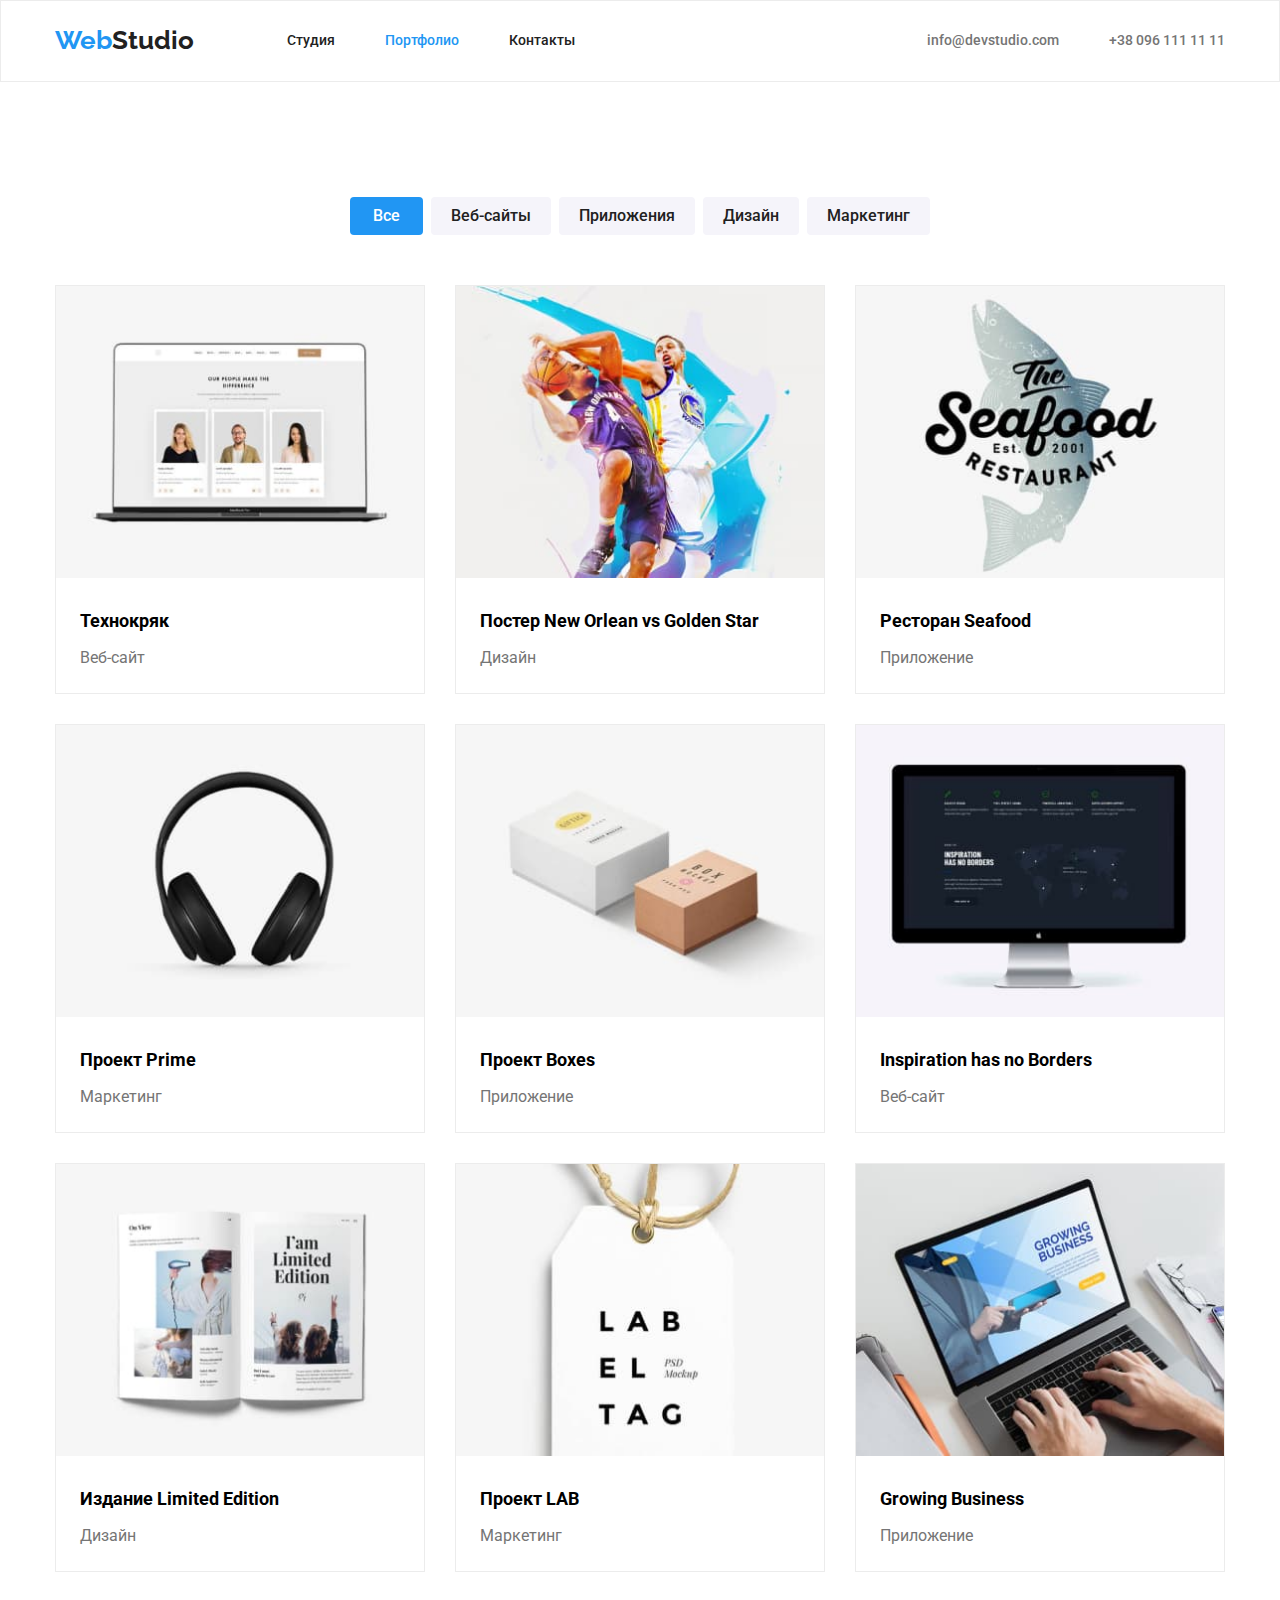
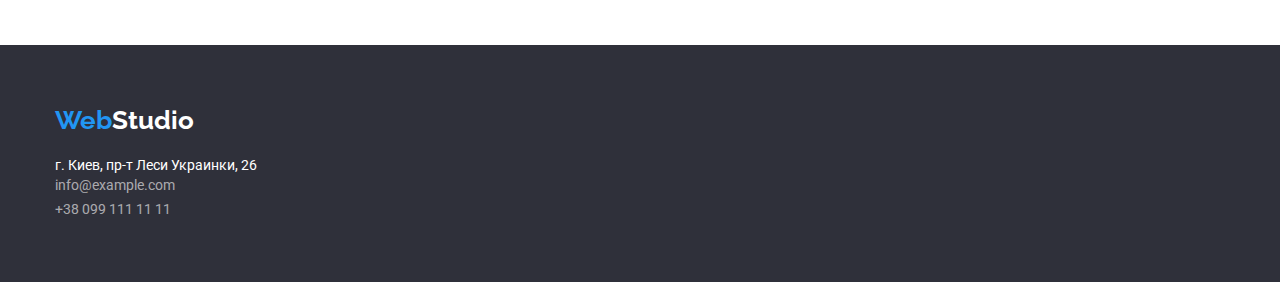
==== portfolio.html @ 7400c4f2 "goit-hw-3" ====
<!DOCTYPE html>
<html lang="ru">
	<head>
		<meta charset="UTF-8" />
		<meta http-equiv="X-UA-Compatible" content="IE=edge" />
		<meta name="viewport" content="width=device-width, initial-scale=1.0" />
		<link rel="preconnect" href="https://fonts.googleapis.com" />
		<link rel="preconnect" href="https://fonts.gstatic.com" crossorigin />
		<link
			href="https://fonts.googleapis.com/css2?family=Raleway:wght@700&family=Roboto:wght@400;500;700;900&display=swap"
			rel="stylesheet"
		/>
		<link
			rel="stylesheet"
			href="https://cdnjs.cloudflare.com/ajax/libs/modern-normalize/1.1.0/modern-normalize.min.css"
		/>
		<title>Document</title>
		<link rel="stylesheet" href="./css/styles.css" />
	</head>
	<body>
		<header class="header border">
			<div class="container header-total">
				<nav class="header-nav">
					<a class="header-logo" href="/"
						>Web<span class="header-studio">Studio</span></a
					>
					<ul class="header-list list">
						<li class="header-item">
							<a class="header-link" href="./index.html">Студия</a>
						</li>
						<li class="header-item">
							<a class="header-link current" href="./portfolio.html"
								>Портфолио</a
							>
						</li>
						<li class="header-item">
							<a class="header-link" href="">Контакты</a>
						</li>
					</ul>
				</nav>
				<ul class="header-contact-list list">
					<li class="header-contact-item">
						<a class="header-mail" href="mailto:info@devstudio.com"
							>info@devstudio.com</a
						>
					</li>
					<li class="header-contact-item">
						<a class="header-tel" href="tel:+380961111111">+38 096 111 11 11</a>
					</li>
				</ul>
			</div>
		</header>
		<main>
			<section class="portfolio-navigation">
				<h1 hidden>Portfolio</h1>
				<div class="container">
					<ul class="portfolio-nav-btn-list list">
						<li class="portfolio-item">
							<button
								type="button"
								class="portfolio-btn-everyone current corol-change"
							>
								Все
							</button>
						</li>
						<li class="portfolio-item">
							<button type="button" class="portfolio-btn-everyone current">
								Веб-сайты
							</button>
						</li>
						<li class="portfolio-item">
							<button type="button" class="portfolio-btn-everyone current">
								Приложения
							</button>
						</li>
						<li class="portfolio-item">
							<button type="button" class="portfolio-btn-everyone current">
								Дизайн
							</button>
						</li>
						<li class="portfolio-item">
							<button type="button" class="portfolio-btn-everyone current">
								Маркетинг
							</button>
						</li>
					</ul>
					<ul class="portfolio-example-list list">
						<li class="portfolio-example-item">
							<img
								class="portfolio-images"
								src="./images/portfolio1.jpg"
								alt="Пример проекта1"
								width="368"
							/>
							<h2 class="portfolio-example-title">Технокряк</h2>
							<p class="portfolio-example-text">Веб-сайт</p>
						</li>
						<li class="portfolio-example-item">
							<img
								class="portfolio-images"
								src="./images/portfolio2.jpg"
								alt="Пример проекта2"
								width="368"
							/>
							<h2 class="portfolio-example-title">
								Постер New Orlean vs Golden Star
							</h2>
							<p class="portfolio-example-text">Дизайн</p>
						</li>
						<li class="portfolio-example-item">
							<img
								class="portfolio-images"
								src="./images/portfolio3.jpg"
								alt="Пример проекта3"
								width="368"
							/>
							<h2 class="portfolio-example-title">Ресторан Seafood</h2>
							<p class="portfolio-example-text">Приложение</p>
						</li>
						<li class="portfolio-example-item">
							<img
								class="portfolio-images"
								src="./images/portfolio4.jpg"
								alt="Пример проекта4"
								width="368"
							/>
							<h2 class="portfolio-example-title">Проект Prime</h2>
							<p class="portfolio-example-text">Маркетинг</p>
						</li>
						<li class="portfolio-example-item">
							<img
								class="portfolio-images"
								src="./images/portfolio5.jpg"
								alt="Пример проекта5"
								width="368"
							/>
							<h2 class="portfolio-example-title">Проект Boxes</h2>
							<p class="portfolio-example-text">Приложение</p>
						</li>
						<li class="portfolio-example-item">
							<img
								class="portfolio-images"
								src="./images/portfolio6.jpg"
								alt="Пример проекта6"
								width="368"
							/>
							<h2 class="portfolio-example-title" lang="en">
								Inspiration has no Borders
							</h2>
							<p class="portfolio-example-text">Веб-сайт</p>
						</li>
						<li class="portfolio-example-item">
							<img
								class="portfolio-images"
								src="./images/portfolio7.jpg"
								alt="Пример проекта7"
								width="368"
							/>
							<h2 class="portfolio-example-title">Издание Limited Edition</h2>
							<p class="portfolio-example-text">Дизайн</p>
						</li>
						<li class="portfolio-example-item">
							<img
								class="portfolio-images"
								src="./images/portfolio8.jpg"
								alt="Пример проекта8"
								width="368"
							/>
							<h2 class="portfolio-example-title">Проект LAB</h2>
							<p class="portfolio-example-text">Маркетинг</p>
						</li>
						<li class="portfolio-example-item">
							<img
								class="portfolio-images"
								src="./images/portfolio9.jpg"
								alt="Пример проекта9"
								width="368"
							/>
							<h2 class="portfolio-example-title" lang="en">
								Growing Business
							</h2>
							<p class="portfolio-example-text">Приложение</p>
						</li>
					</ul>
				</div>
			</section>
		</main>
		<footer class="footer">
			<div class="container">
				<a class="footer-logo" href="/"
					>Web<span class="footer-studio">Studio</span></a
				>
				<address class="footer-contact">
					<ul class="footer-contact-list list">
						<li class="footer-contact-item">
							<a class="footer-geolocation" href="">
								г. Киев, пр-т Леси Украинки, 26</a
							>
						</li>
						<li class="footer-contact-item">
							<a class="footer-mail" href="mailto:info@devstudio.com"
								>info@example.com</a
							>
						</li>
						<li class="footer-contact-item">
							<a class="footer-tel" href="tel:+380961111111"
								>+38 099 111 11 11</a
							>
						</li>
					</ul>
				</address>
			</div>
		</footer>
	</body>
</html>
---- css/styles.css ----
:root {
	--primary-text-color: #212121;
	--title-text-color: #757575;
	--accent-color: #2196f3;
	--primary-white-color: #ffffff;
}
html {
	box-sizing: border-box;
}
*,
*::before,
*::after {
	box-sizing: inherit;
}
body {
	margin: 0;
	font-family: Roboto, sans-serif;
	background-color: var(--primary-white-color);
}
.container {
	width: 1200px;
	margin-left: auto;
	margin-right: auto;
	padding-left: 15px;
	padding-right: 15px;
}
.list {
	list-style: none;
	padding: 0;
	margin: 0;
}
/*header*/

.header-total,
.header-nav,
.header-list,
.header-contact-list {
	display: flex;
	align-items: center;
}

.header-link,
.header-mail,
.header-tel {
	display: block;
	padding-top: 32px;
	padding-bottom: 32px;
}
.header-item:not(:last-child) {
	margin-right: 50px;
}
.header-contact-item:not(:last-child) {
	margin-right: 50px;
}
.header-contact-list {
	margin-left: auto;
}
.header {
	border: 1px solid #ececec;
}
.header-logo {
	display: block;
	margin-right: 93px;
	padding-top: 24px;
	padding-bottom: 25px;

	font-family: Raleway, sans-serif;
	font-weight: bold;
	font-size: 26px;
	line-height: 1.19;
	text-decoration: none;
	color: var(--accent-color);
}
.header-studio {
	color: var(--primary-text-color);
}
.header-link {
	font-weight: 500;
	font-size: 14px;
	line-height: 1.14;
	color: var(--primary-text-color);
	cursor: pointer;
	text-decoration: none;
}
.header-link:hover,
.header-link:focus {
	color: var(--accent-color);
}
.header-link.current {
	color: var(--accent-color);
}
.header-mail {
	font-weight: 500;
	font-size: 14px;
	line-height: 1.14;
	color: var(--title-text-color);
	text-decoration: none;
}
.header-mail:hover,
.header-mail:focus {
	color: var(--accent-color);
}
.header-tel {
	font-weight: 500;
	font-size: 14px;
	line-height: 1.14;
	color: var(--title-text-color);
	text-decoration: none;
}
.header-tel:hover,
.header-tel:focus {
	color: var(--accent-color);
}

/*hero*/
.hero {
	margin-bottom: 94px;

	background-color: #2f303a;
	color: var(--primary-white-color);
	text-align: center;
}
.hero-headline {
	margin-top: 0;
	margin-bottom: 50px;

	font-weight: 900;
	font-size: 44px;
	line-height: 1.36;
	text-transform: uppercase;
}
.hero-btn {
	font-family: Roboto, sans-serif;
	font-weight: bold;
	font-size: 16px;
	line-height: 1.88;

	color: var(--primary-white-color);
	cursor: pointer;
	background-color: #188ce8;
	border: none;
	border-radius: 4px;
}
.hero-btn:hover,
.hero-btn:focus {
	color: #188ce8;
	background-color: var(--primary-white-color);
}
.hero-btn:active {
	color: var(--primary-white-color);
	background-color: #188ce8;
}
/*main page*/

.promo {
	margin-bottom: 94px;
}
.promo-total {
	align-items: center;
}
.promo-list {
	display: flex;
}
.promo-item {
	width: 270px;
}
.promo-item:not(:last-child) {
	margin-right: 30px;
}
.promo-subject {
	margin-top: 0;
	margin-bottom: 10;

	font-weight: bold;
	font-size: 14px;
	line-height: 1.14;
	text-transform: uppercase;
}
.promo-desc {
	margin-top: 0;
	margin-bottom: 0;
	font-size: 14px;
	line-height: 1.71;
	color: var(--title-text-color);
}

.direction-activity {
	margin-bottom: 94px;
}
.direction-total {
	align-items: center;
}
.direction-activity-list {
	display: flex;
}
.direction-activity-item:not(:last-child) {
	margin-right: 30px;
}

.direction-activity-titel,
.team-title {
	margin-top: 0;
	margin-bottom: 0;
	padding-bottom: 50px;
	font-weight: bold;
	font-size: 36px;
	line-height: 1.17;
	text-align: center;
}
.team {
	padding-top: 94px;
	padding-bottom: 94px;
	background-color: #f5f4fa;
}
.team-total {
	align-items: center;
}
.team-list {
	display: flex;
}
.team-item:not(:last-child) {
	margin-right: 30px;
}
.team-item {
	background-color: var(--primary-white-color);
}
.images {
	padding-bottom: 30px;
}
.team-member {
	margin-top: 0;
	margin-bottom: 0;
	padding-bottom: 10px;

	font-weight: 500;
	font-size: 16px;
	line-height: 1.19;
	text-align: center;
}
.team-member-position {
	margin-top: 0;
	margin-bottom: 0;
	padding-bottom: 30px;

	font-size: 16px;
	line-height: 1.19;
	text-align: center;
	color: var(--title-text-color);
}
/*footer*/
.footer {
	background-color: #2f303a;
	padding-top: 60px;
	padding-bottom: 60px;
}

.footer-logo {
	display: block;
	padding-bottom: 20px;

	font-family: Raleway, sans-serif;
	font-weight: bold;
	font-size: 26px;
	line-height: 1.19;
	color: var(--accent-color);
	text-decoration: none;
}
.footer-studio {
	color: var(--primary-white-color);
}

.footer-geolocation,
.footer-mail {
	padding-bottom: 9px;
}

.footer-geolocation {
	font-size: 14px;
	line-height: 1.71px;
	color: var(--primary-white-color);
	text-decoration: none;
	font-style: normal;
}
.footer-mail,
.footer-tel {
	font-size: 14px;
	line-height: 1.71;
	color: rgba(255, 255, 255, 0.6);
	text-decoration: none;
	font-style: normal;
}
.footer-geolocation:hover,
.footer-geolocation:focus,
.footer-mail:hover,
.footer-mail:focus,
.footer-tel:hover,
.footer-tel:focus {
	color: var(--accent-color);
}

/*portfolio*/
.border {
	border-bottom: 1px solid #ececec;
	margin-bottom: 115px;
}
.portfolio-navigation {
	margin-bottom: 73px;
}
.portfolio-nav-btn-list {
	display: flex;
	padding-bottom: 50px;
	align-items: center;
	justify-content: center;
}
.portfolio-item:not(:last-child) {
	margin-right: 8px;
}
.portfolio-btn-everyone {
	padding: 6px 20px;
	min-width: 73px;

	font-family: Roboto, sans-serif;
	font-weight: 500;
	font-size: 16px;
	line-height: 1.63;
	text-align: center;
	color: var(--primary-text-color);
	cursor: pointer;
	background-color: #f5f4fa;
	border: none;
	border-radius: 4px;
}
.portfolio-btn-everyone:hover,
.portfolio-btn-everyone:focus {
	color: var(--primary-white-color);
	background-color: var(--accent-color);
}
.portfolio-btn-everyone:active {
	color: var(--primary-white-color);
}
.corol-change {
	color: var(--primary-white-color);
	background-color: var(--accent-color);
}
.portfolio-example-list {
	display: flex;
	flex-wrap: wrap;
	margin: -15px;
}
.portfolio-example-item {
	margin: 15px;
	border: 1px solid #ececec;
}

.portfolio-example-item .portfolio-images {
	padding-bottom: 20px;
}
.portfolio-example-title {
	margin-top: 0;
	margin-bottom: 0;
	padding-bottom: 4px;
	padding-left: 24px;

	font-weight: bold;
	font-size: 18px;
	line-height: 2;
}
.portfolio-example-text {
	margin-top: 0;
	margin-bottom: 0;
	padding-bottom: 20px;
	padding-left: 24px;

	font-size: 16px;
	line-height: 1.88;
	color: var(--title-text-color);
}
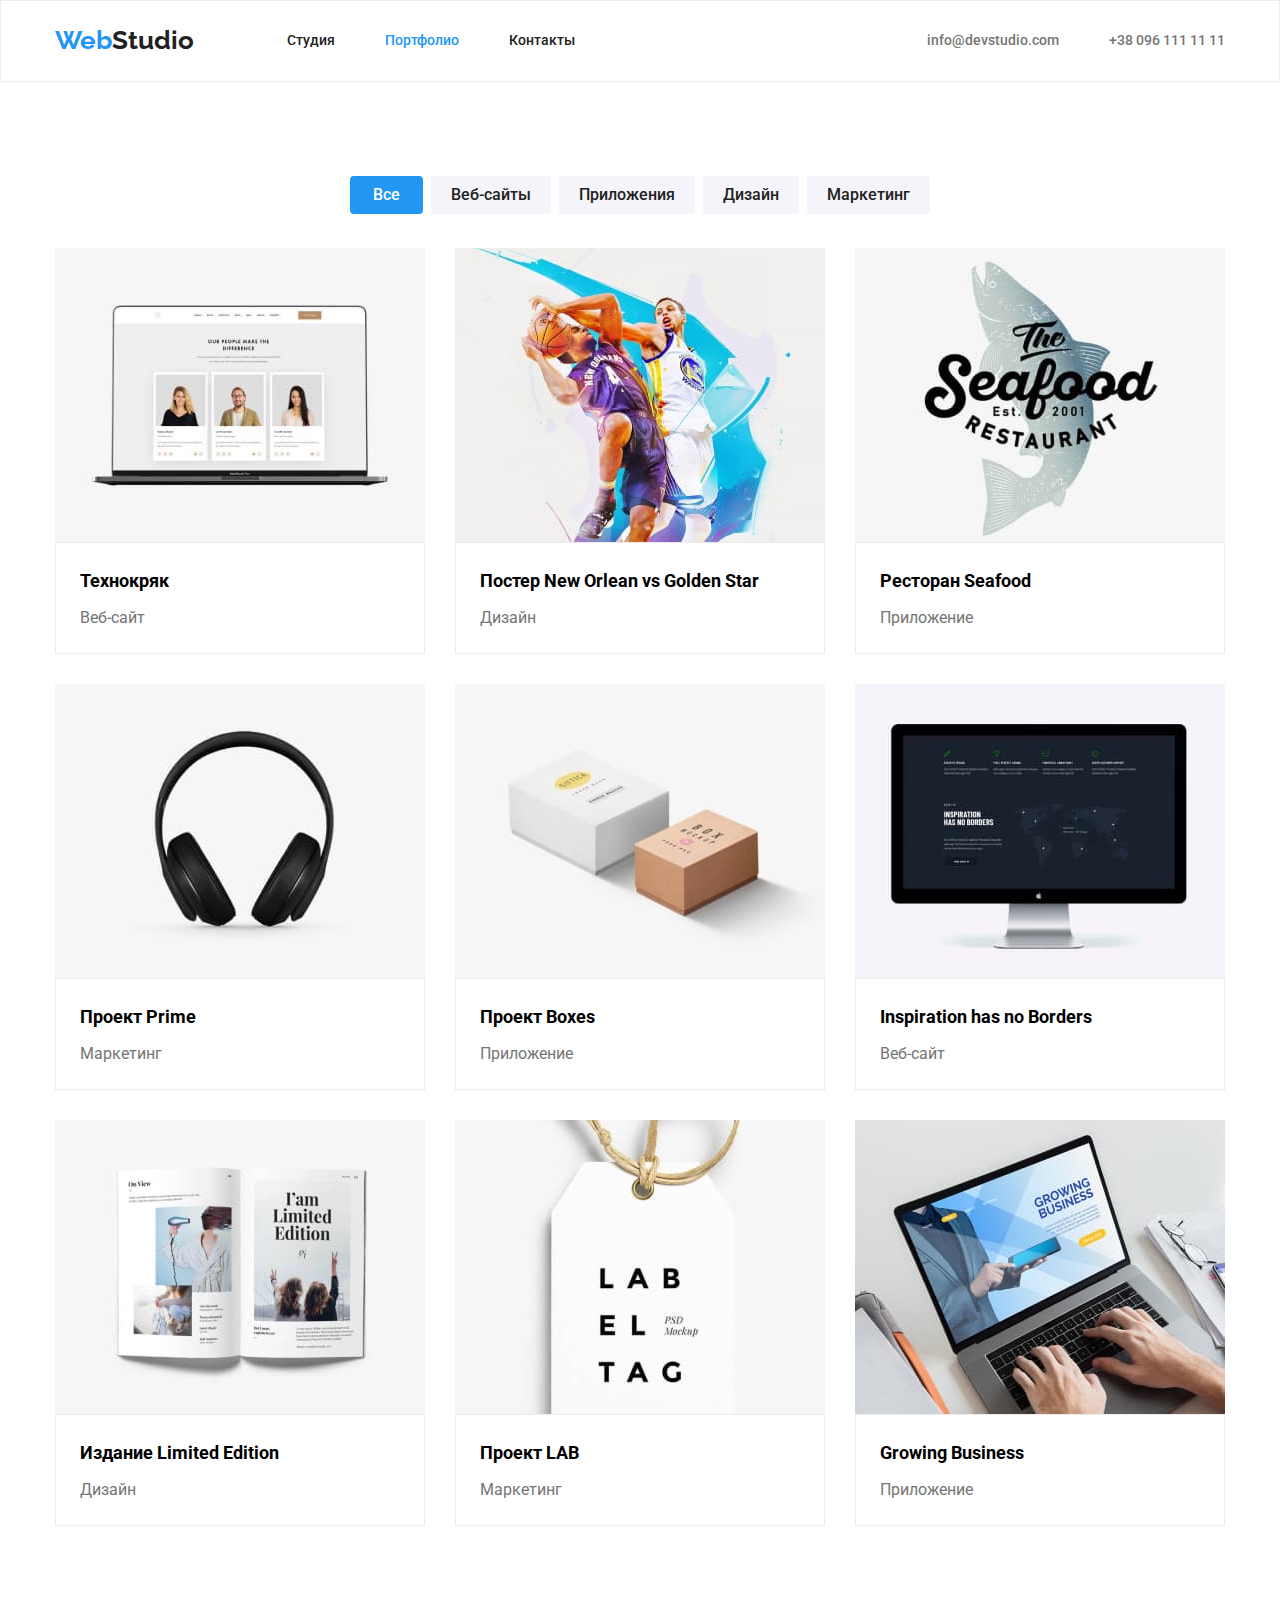
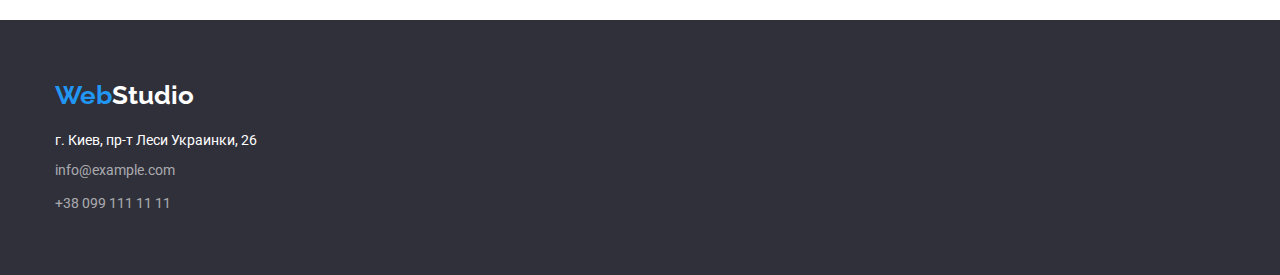
==== commit bae0a835: "goit-hw-03-fixed" ====
--- a/portfolio.html
+++ b/portfolio.html
@@ -52,8 +52,8 @@
 		</header>
 		<main>
 			<section class="portfolio-navigation">
-				<h1 hidden>Portfolio</h1>
 				<div class="container">
+					<h1 hidden>Portfolio</h1>
 					<ul class="portfolio-nav-btn-list list">
 						<li class="portfolio-item">
 							<button
@@ -90,96 +90,114 @@
 								class="portfolio-images"
 								src="./images/portfolio1.jpg"
 								alt="Пример проекта1"
-								width="368"
-							/>
-							<h2 class="portfolio-example-title">Технокряк</h2>
-							<p class="portfolio-example-text">Веб-сайт</p>
+								width="370"
+							/>
+							<div class="portfolio-card">
+								<h2 class="portfolio-example-title">Технокряк</h2>
+								<p class="portfolio-example-text">Веб-сайт</p>
+							</div>
 						</li>
 						<li class="portfolio-example-item">
 							<img
 								class="portfolio-images"
 								src="./images/portfolio2.jpg"
 								alt="Пример проекта2"
-								width="368"
-							/>
-							<h2 class="portfolio-example-title">
-								Постер New Orlean vs Golden Star
-							</h2>
-							<p class="portfolio-example-text">Дизайн</p>
+								width="370"
+							/>
+							<div class="portfolio-card">
+								<h2 class="portfolio-example-title">
+									Постер New Orlean vs Golden Star
+								</h2>
+								<p class="portfolio-example-text">Дизайн</p>
+							</div>
 						</li>
 						<li class="portfolio-example-item">
 							<img
 								class="portfolio-images"
 								src="./images/portfolio3.jpg"
 								alt="Пример проекта3"
-								width="368"
-							/>
-							<h2 class="portfolio-example-title">Ресторан Seafood</h2>
-							<p class="portfolio-example-text">Приложение</p>
+								width="370"
+							/>
+							<div class="portfolio-card">
+								<h2 class="portfolio-example-title">Ресторан Seafood</h2>
+								<p class="portfolio-example-text">Приложение</p>
+							</div>
 						</li>
 						<li class="portfolio-example-item">
 							<img
 								class="portfolio-images"
 								src="./images/portfolio4.jpg"
 								alt="Пример проекта4"
-								width="368"
-							/>
-							<h2 class="portfolio-example-title">Проект Prime</h2>
-							<p class="portfolio-example-text">Маркетинг</p>
+								width="370"
+							/>
+							<div class="portfolio-card">
+								<h2 class="portfolio-example-title">Проект Prime</h2>
+								<p class="portfolio-example-text">Маркетинг</p>
+							</div>
 						</li>
 						<li class="portfolio-example-item">
 							<img
 								class="portfolio-images"
 								src="./images/portfolio5.jpg"
 								alt="Пример проекта5"
-								width="368"
-							/>
-							<h2 class="portfolio-example-title">Проект Boxes</h2>
-							<p class="portfolio-example-text">Приложение</p>
+								width="370"
+							/>
+							<div class="portfolio-card">
+								<h2 class="portfolio-example-title">Проект Boxes</h2>
+								<p class="portfolio-example-text">Приложение</p>
+							</div>
 						</li>
 						<li class="portfolio-example-item">
 							<img
 								class="portfolio-images"
 								src="./images/portfolio6.jpg"
 								alt="Пример проекта6"
-								width="368"
-							/>
-							<h2 class="portfolio-example-title" lang="en">
-								Inspiration has no Borders
-							</h2>
-							<p class="portfolio-example-text">Веб-сайт</p>
+								width="370"
+							/>
+							<div class="portfolio-card">
+								<h2 class="portfolio-example-title" lang="en">
+									Inspiration has no Borders
+								</h2>
+								<p class="portfolio-example-text">Веб-сайт</p>
+							</div>
 						</li>
 						<li class="portfolio-example-item">
 							<img
 								class="portfolio-images"
 								src="./images/portfolio7.jpg"
 								alt="Пример проекта7"
-								width="368"
-							/>
-							<h2 class="portfolio-example-title">Издание Limited Edition</h2>
-							<p class="portfolio-example-text">Дизайн</p>
+								width="370"
+							/>
+							<div class="portfolio-card">
+								<h2 class="portfolio-example-title">Издание Limited Edition</h2>
+								<p class="portfolio-example-text">Дизайн</p>
+							</div>
 						</li>
 						<li class="portfolio-example-item">
 							<img
 								class="portfolio-images"
 								src="./images/portfolio8.jpg"
 								alt="Пример проекта8"
-								width="368"
-							/>
-							<h2 class="portfolio-example-title">Проект LAB</h2>
-							<p class="portfolio-example-text">Маркетинг</p>
+								width="370"
+							/>
+							<div class="portfolio-card">
+								<h2 class="portfolio-example-title">Проект LAB</h2>
+								<p class="portfolio-example-text">Маркетинг</p>
+							</div>
 						</li>
 						<li class="portfolio-example-item">
 							<img
 								class="portfolio-images"
 								src="./images/portfolio9.jpg"
 								alt="Пример проекта9"
-								width="368"
-							/>
-							<h2 class="portfolio-example-title" lang="en">
-								Growing Business
-							</h2>
-							<p class="portfolio-example-text">Приложение</p>
+								width="370"
+							/>
+							<div class="portfolio-card">
+								<h2 class="portfolio-example-title" lang="en">
+									Growing Business
+								</h2>
+								<p class="portfolio-example-text">Приложение</p>
+							</div>
 						</li>
 					</ul>
 				</div>
--- a/css/styles.css
+++ b/css/styles.css
@@ -3,6 +3,7 @@
 	--title-text-color: #757575;
 	--accent-color: #2196f3;
 	--primary-white-color: #ffffff;
+	--hero-foter-accent-color: #2f303a;
 }
 html {
 	box-sizing: border-box;
@@ -114,11 +115,19 @@
 
 /*hero*/
 .hero {
-	margin-bottom: 94px;
-
-	background-color: #2f303a;
-	color: var(--primary-white-color);
-	text-align: center;
+	background-color: var(--hero-foter-accent-color);
+	color: var(--primary-white-color);
+}
+.hero-total {
+	padding-top: 200px;
+	padding-bottom: 200px;
+}
+.hero-headline,
+.hero-btn {
+	margin-right: auto;
+	margin-left: auto;
+	display: block;
+	align-items: center;
 }
 .hero-headline {
 	margin-top: 0;
@@ -128,32 +137,38 @@
 	font-size: 44px;
 	line-height: 1.36;
 	text-transform: uppercase;
+	text-align: center;
+	width: 698px;
 }
 .hero-btn {
+	padding: 10px 32px;
+
 	font-family: Roboto, sans-serif;
 	font-weight: bold;
 	font-size: 16px;
+	letter-spacing: 0.06em;
 	line-height: 1.88;
 
 	color: var(--primary-white-color);
 	cursor: pointer;
-	background-color: #188ce8;
+	background-color: var(--accent-color);
 	border: none;
 	border-radius: 4px;
 }
 .hero-btn:hover,
 .hero-btn:focus {
-	color: #188ce8;
+	color: var(--primary-white-color);
+	background-color: #188ce8;
+}
+.hero-btn:active {
+	color: var(--accent-color);
 	background-color: var(--primary-white-color);
 }
-.hero-btn:active {
-	color: var(--primary-white-color);
-	background-color: #188ce8;
-}
 /*main page*/
 
 .promo {
-	margin-bottom: 94px;
+	padding-top: 94px;
+	padding-bottom: 94px;
 }
 .promo-total {
 	align-items: center;
@@ -185,7 +200,7 @@
 }
 
 .direction-activity {
-	margin-bottom: 94px;
+	padding-bottom: 94px;
 }
 .direction-total {
 	align-items: center;
@@ -200,8 +215,8 @@
 .direction-activity-titel,
 .team-title {
 	margin-top: 0;
-	margin-bottom: 0;
-	padding-bottom: 50px;
+	margin-bottom: 50px;
+
 	font-weight: bold;
 	font-size: 36px;
 	line-height: 1.17;
@@ -225,12 +240,13 @@
 	background-color: var(--primary-white-color);
 }
 .images {
-	padding-bottom: 30px;
+	margin-bottom: 30px;
+}
+.team-card {
 }
 .team-member {
 	margin-top: 0;
-	margin-bottom: 0;
-	padding-bottom: 10px;
+	margin-bottom: 10px;
 
 	font-weight: 500;
 	font-size: 16px;
@@ -249,14 +265,14 @@
 }
 /*footer*/
 .footer {
-	background-color: #2f303a;
+	background-color: var(--hero-foter-accent-color);
 	padding-top: 60px;
 	padding-bottom: 60px;
 }
 
 .footer-logo {
 	display: block;
-	padding-bottom: 20px;
+	margin-bottom: 20px;
 
 	font-family: Raleway, sans-serif;
 	font-weight: bold;
@@ -269,9 +285,8 @@
 	color: var(--primary-white-color);
 }
 
-.footer-geolocation,
-.footer-mail {
-	padding-bottom: 9px;
+.footer-contact-item:not(:last-child) {
+	margin-bottom: 9px;
 }
 
 .footer-geolocation {
@@ -289,6 +304,7 @@
 	text-decoration: none;
 	font-style: normal;
 }
+
 .footer-geolocation:hover,
 .footer-geolocation:focus,
 .footer-mail:hover,
@@ -301,14 +317,14 @@
 /*portfolio*/
 .border {
 	border-bottom: 1px solid #ececec;
-	margin-bottom: 115px;
 }
 .portfolio-navigation {
-	margin-bottom: 73px;
+	padding-top: 94px;
+	padding-bottom: 94px;
 }
 .portfolio-nav-btn-list {
 	display: flex;
-	padding-bottom: 50px;
+	margin-bottom: 34px;
 	align-items: center;
 	justify-content: center;
 }
@@ -349,28 +365,24 @@
 }
 .portfolio-example-item {
 	margin: 15px;
+}
+.portfolio-images {
+	display: block;
+}
+
+.portfolio-card {
+	padding: 20px 24px;
 	border: 1px solid #ececec;
 }
-
-.portfolio-example-item .portfolio-images {
-	padding-bottom: 20px;
-}
 .portfolio-example-title {
-	margin-top: 0;
-	margin-bottom: 0;
-	padding-bottom: 4px;
-	padding-left: 24px;
-
+	display: block;
+	margin: 0 0 4px 0;
 	font-weight: bold;
 	font-size: 18px;
 	line-height: 2;
 }
 .portfolio-example-text {
-	margin-top: 0;
-	margin-bottom: 0;
-	padding-bottom: 20px;
-	padding-left: 24px;
-
+	margin: 0;
 	font-size: 16px;
 	line-height: 1.88;
 	color: var(--title-text-color);
